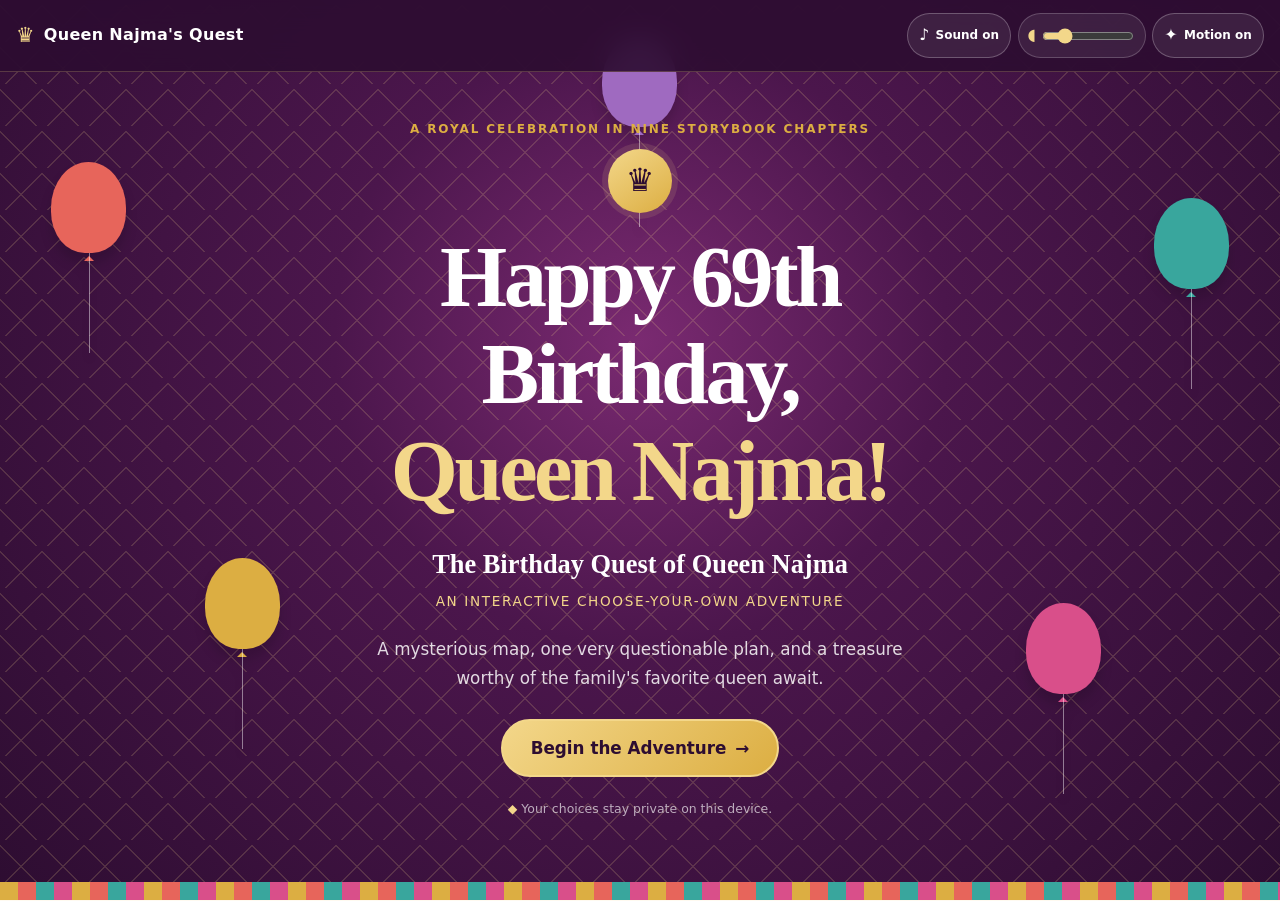
==== index.html @ a781a1a4 "Release Candidate 1 (RC1): Queen Najma's Birthday Adventure" ====
<!doctype html>
<html lang="en">
<head>
  <meta charset="utf-8">
  <meta name="viewport" content="width=device-width, initial-scale=1, viewport-fit=cover">
  <meta name="theme-color" content="#dcae42">
  <meta name="description" content="A playful choose-your-own-adventure birthday story for Queen Najma.">
  <meta name="application-name" content="Queen Najma's Birthday Adventure">
  <meta name="mobile-web-app-capable" content="yes">
  <meta name="apple-mobile-web-app-capable" content="yes">
  <meta name="apple-mobile-web-app-title" content="Birthday Adventure">
  <meta name="apple-mobile-web-app-status-bar-style" content="black-translucent">
  <meta name="msapplication-TileColor" content="#4b164c">
  <meta name="format-detection" content="telephone=no">
  <title>Queen Najma's Birthday Adventure</title>
  <link rel="manifest" href="./manifest.webmanifest">
  <link rel="icon" type="image/png" sizes="32x32" href="./assets/icons/favicon-32.png">
  <link rel="apple-touch-icon" sizes="180x180" href="./assets/icons/apple-touch-icon.png">
  <link rel="stylesheet" href="./styles.css">
</head>
<body>
  <a class="skip-link" href="#main-content">Skip to the story</a>

  <div class="app-shell" id="app">
    <header class="app-header" aria-label="Adventure controls">
      <a class="brand" href="#" aria-label="Queen Najma birthday quest home">
        <span class="brand-crown" aria-hidden="true">♛</span>
        <span>Queen Najma's Quest</span>
      </a>
      <div class="header-actions">
        <button class="icon-button" id="music-toggle" type="button" aria-pressed="false" aria-label="Turn optional sound on">
          <span aria-hidden="true">♪</span><span class="control-label">Sound off</span>
        </button>
        <label class="volume-control" for="volume-slider">
          <span class="sr-only">Audio volume</span>
          <span aria-hidden="true">◖</span>
          <input id="volume-slider" type="range" min="0" max="1" step="0.01" value="0.18" aria-label="Audio volume">
        </label>
        <button class="icon-button" id="motion-toggle" type="button" aria-pressed="false" aria-label="Reduce motion">
          <span aria-hidden="true">✦</span><span class="control-label">Motion on</span>
        </button>
      </div>
    </header>

    <main id="main-content" tabindex="-1">
      <section class="screen welcome-screen is-active" id="welcome-screen" aria-labelledby="welcome-title">
        <div class="confetti-layer" id="welcome-confetti" aria-hidden="true"></div>
        <div class="balloons" aria-hidden="true">
          <span class="balloon balloon-one"></span><span class="balloon balloon-two"></span>
          <span class="balloon balloon-three"></span><span class="balloon balloon-four"></span>
          <span class="balloon balloon-five"></span>
        </div>
        <div class="welcome-panel">
          <p class="eyebrow">A royal celebration in nine storybook chapters</p>
          <div class="crown-mark" aria-hidden="true">♛</div>
          <h1 id="welcome-title">Happy 69th Birthday,<br><span>Queen Najma!</span></h1>
          <p class="project-title">The Birthday Quest of Queen Najma</p>
          <p class="subtitle">An Interactive Choose-Your-Own Adventure</p>
          <p class="intro">A mysterious map, one very questionable plan, and a treasure worthy of the family's favorite queen await.</p>
          <div class="welcome-actions">
            <button class="button button-primary button-large" id="begin-button" type="button">Begin the Adventure <span aria-hidden="true">→</span></button>
          </div>
          <div class="resume-panel" id="resume-panel" hidden>
            <p>Your royal bookmark is still here.</p>
            <div class="button-row">
              <button class="button button-primary" id="continue-saved-button" type="button">Continue Adventure</button>
              <button class="button button-secondary" id="start-over-button" type="button">Start Over</button>
            </div>
          </div>
          <p class="privacy-note"><span aria-hidden="true">◆</span> Your choices stay private on this device.</p>
        </div>
        <div class="textile-border" aria-hidden="true"></div>
      </section>

      <section class="screen story-screen" id="story-screen" aria-labelledby="chapter-title" hidden>
        <div class="story-wrap">
          <div class="progress-card" aria-label="Chapter progress">
            <div class="progress-copy">
              <span id="chapter-counter">Chapter 1 of 9</span>
              <span id="progress-percent">11% complete</span>
            </div>
            <div class="progress-track" role="progressbar" aria-valuemin="0" aria-valuemax="100" aria-valuenow="11" aria-label="Adventure progress">
              <span id="progress-fill"></span>
            </div>
          </div>

          <section class="memory-shelf" aria-labelledby="memory-shelf-title">
            <div class="memory-shelf-heading">
              <span id="memory-shelf-title">Royal Memory Tokens</span>
              <span id="token-count">0 of 9 collected</span>
            </div>
            <div class="token-row" id="token-row" aria-live="polite"></div>
          </section>

          <article class="story-card" id="story-card">
            <div class="scene-effects" id="scene-effects" aria-hidden="true"></div>
            <div class="chapter-heading">
              <p class="eyebrow" id="chapter-label">Chapter One</p>
              <h2 id="chapter-title" tabindex="-1">The Birth of a Queen</h2>
              <p class="chapter-subtitle" id="chapter-subtitle"></p>
            </div>
            <figure class="photo-frame" id="photo-frame" hidden>
              <div class="photo-prelude" id="photo-prelude" aria-live="polite" hidden></div>
              <button class="photo-action" id="photo-action" type="button" disabled>
                <img id="chapter-photo" src="" alt="">
                <span class="what-wall-bubble" id="what-wall-bubble" aria-hidden="true" hidden>WHAT WALL?!</span>
              </button>
              <div class="photo-placeholder" id="photo-placeholder" role="img" aria-label="Photo placeholder">
                <span aria-hidden="true">✦</span><strong>A royal memory belongs here</strong><small>Add the chapter photo when it is ready.</small>
              </div>
              <figcaption id="photo-caption"></figcaption>
            </figure>
            <div class="story-copy" id="story-copy"></div>
            <div class="reaction-card" id="reaction-card" role="status" aria-live="polite" hidden></div>
            <button class="voice-button" id="voice-button" type="button" hidden>
              <span class="voice-icon" aria-hidden="true">▶</span>
              <span id="voice-button-label">Play a family message</span>
            </button>
          </article>

          <nav class="chapter-navigation" aria-label="Story navigation">
            <button class="button button-secondary" id="previous-button" type="button"><span aria-hidden="true">←</span> Previous</button>
            <button class="button button-primary" id="continue-button" type="button" disabled>Continue <span aria-hidden="true">→</span></button>
          </nav>
          <p class="completion-hint" id="completion-hint" aria-live="polite">Complete every royal blank to continue.</p>
          <button class="text-button restart-button" id="restart-button" type="button">Restart adventure</button>
        </div>
      </section>

      <section class="screen results-screen" id="results-screen" aria-labelledby="results-title" hidden>
        <div class="confetti-layer" id="results-confetti" aria-hidden="true"></div>
        <div class="results-wrap">
          <div class="treasure-glow" aria-hidden="true"></div>
          <div class="treasure" aria-hidden="true"><span class="treasure-light"></span><span class="treasure-lid"></span><span class="treasure-body">✦</span></div>
          <p class="eyebrow">The Kingdom has spoken</p>
          <h2 id="results-title" tabindex="-1">Queen Najma's Birthday Results</h2>
          <p class="results-lead" id="recommendation-text"></p>

          <div class="top-results">
            <article class="result-highlight"><span aria-hidden="true">♥</span><p>Top love language</p><h3 id="top-love-language"></h3></article>
            <article class="result-highlight"><span aria-hidden="true">♛</span><p>Top gift match</p><h3 id="top-gift-type"></h3></article>
          </div>

          <div class="rankings-grid">
            <section class="ranking-card" aria-labelledby="love-ranking-title">
              <h3 id="love-ranking-title">Her Love Language Mix</h3>
              <p class="score-note">Playful shares of points earned in this adventure</p>
              <ol class="score-list" id="love-results"></ol>
            </section>
            <section class="ranking-card" aria-labelledby="gift-ranking-title">
              <h3 id="gift-ranking-title">Her Gift Preference Mix</h3>
              <p class="score-note">A cheerful guide, rounded to whole percentages</p>
              <ol class="score-list" id="gift-results"></ol>
            </section>
          </div>

          <section class="answers-summary" aria-labelledby="answers-title">
            <h3 id="answers-title">The Choices That Shaped the Quest</h3>
            <ul id="answers-list"></ul>
          </section>

          <div class="keepsakes-grid">
            <section class="keepsake-card" aria-labelledby="tokens-title">
              <h3 id="tokens-title">Royal Memory Collection</h3>
              <p>One keepsake from every chapter of the quest.</p>
              <div class="result-token-row" id="result-token-row"></div>
            </section>
            <section class="keepsake-card" aria-labelledby="achievements-title">
              <h3 id="achievements-title">Family Achievements</h3>
              <p>Quiet little honors earned along the way.</p>
              <ul class="achievement-list" id="achievement-list"></ul>
            </section>
          </div>

          <p class="disclaimer">This playful birthday adventure is for fun and is not an official psychological assessment.</p>
          <div class="results-actions">
            <button class="button button-primary" id="replay-button" type="button">📖 Replay Adventure</button>
            <button class="button button-secondary" id="view-gallery-button" type="button">🖼 View Family Gallery</button>
            <button class="button button-secondary" id="install-button" type="button" hidden>🏠 Install App</button>
            <button class="button button-secondary" id="print-button" type="button">Print / Save Results</button>
          </div>

          <section class="gallery-card" id="gallery-section" aria-labelledby="gallery-title" tabindex="-1">
            <div class="gallery-header">
              <div>
                <p class="eyebrow">Unlocked after the quest</p>
                <h3 id="gallery-title">Queen Najma's Memory Gallery</h3>
              </div>
              <div class="gallery-controls" aria-label="Gallery controls">
                <button class="button button-secondary button-compact" id="gallery-grid-button" type="button" aria-pressed="false">Grid</button>
                <button class="button button-secondary button-compact" id="gallery-fullscreen-button" type="button">Fullscreen</button>
              </div>
            </div>
            <div class="gallery-stage" id="gallery-stage" tabindex="0" aria-label="Photo slideshow. Use left and right arrow keys to navigate.">
              <button class="gallery-arrow gallery-arrow-left" id="gallery-previous-button" type="button" aria-label="Previous photograph">‹</button>
              <figure>
                <img id="gallery-image" src="" alt="" loading="lazy" decoding="async">
                <div class="gallery-placeholder" id="gallery-placeholder" hidden><span aria-hidden="true">📷</span><strong>A family memory belongs here</strong></div>
                <figcaption><span id="gallery-caption"></span><small id="gallery-counter"></small></figcaption>
              </figure>
              <button class="gallery-arrow gallery-arrow-right" id="gallery-next-button" type="button" aria-label="Next photograph">›</button>
            </div>
            <div class="gallery-grid" id="gallery-grid" hidden></div>
          </section>
        </div>
      </section>
    </main>
  </div>

  <div class="montage-overlay" id="memory-montage" role="dialog" aria-modal="true" aria-labelledby="montage-title" hidden>
    <div class="montage-light" aria-hidden="true"></div>
    <div class="montage-content">
      <p class="eyebrow">Before the Kingdom speaks</p>
      <h2 id="montage-title">A Life Filled With Beautiful Memories</h2>
      <figure class="montage-frame" id="montage-frame">
        <img id="montage-image" src="" alt="">
        <div class="gallery-placeholder" id="montage-placeholder" hidden><span aria-hidden="true">✦</span><strong>A memory is on its way</strong></div>
        <figcaption id="montage-caption"></figcaption>
      </figure>
      <section class="final-voice-panel" id="final-voice-panel" aria-labelledby="final-voice-title" hidden>
        <div class="voice-orbit" aria-hidden="true">♥</div>
        <h3 id="final-voice-title">Voices From Her Family</h3>
        <p id="final-voice-status">Three birthday messages are waiting for Queen Najma.</p>
        <button class="button button-primary" id="final-voice-button" type="button">Play Family Messages</button>
      </section>
      <div class="montage-progress" aria-hidden="true"><span id="montage-progress-fill"></span></div>
      <button class="button button-secondary" id="skip-montage-button" type="button">Skip to Results</button>
    </div>
  </div>

  <div class="modal-backdrop" id="choice-modal" hidden>
    <section class="choice-dialog" role="dialog" aria-modal="true" aria-labelledby="choice-modal-title" aria-describedby="choice-modal-description">
      <div class="dialog-handle" aria-hidden="true"></div>
      <div class="dialog-header">
        <div><p class="eyebrow">Make a royal choice</p><h2 id="choice-modal-title">Choose an answer</h2></div>
        <button class="close-button" id="close-modal-button" type="button" aria-label="Close choices">×</button>
      </div>
      <p id="choice-modal-description">Pick the answer that best completes this part of the story. You can change it before continuing.</p>
      <div class="choice-list" id="choice-list" role="radiogroup" aria-label="Available answers"></div>
    </section>
  </div>

  <div class="modal-backdrop" id="restart-modal" hidden>
    <section class="confirm-dialog" role="alertdialog" aria-modal="true" aria-labelledby="restart-title" aria-describedby="restart-description">
      <div class="crown-mark small" aria-hidden="true">♛</div>
      <h2 id="restart-title">Restart the adventure?</h2>
      <p id="restart-description">This will clear every saved answer and score on this device.</p>
      <div class="button-row">
        <button class="button button-secondary" id="cancel-restart-button" type="button">Keep My Place</button>
        <button class="button button-danger" id="confirm-restart-button" type="button">Yes, Start Over</button>
      </div>
    </section>
  </div>

  <div class="toast" id="toast" role="status" aria-live="polite" aria-atomic="true"></div>
  <div class="sr-only" id="live-region" aria-live="polite" aria-atomic="true"></div>
  <audio id="background-audio" preload="none" loop src="assets/audio/birthday-background.mp3"></audio>
  <audio id="family-audio" preload="none"></audio>
  <audio id="final-voice-audio" preload="none"></audio>
  <script src="./script.js"></script>
</body>
</html>
---- styles.css ----
:root {
  --plum-950: #2d0d31;
  --plum-800: #4b164c;
  --plum-700: #64205f;
  --gold-500: #dcae42;
  --gold-300: #f3d78a;
  --coral-500: #e7655b;
  --teal-600: #187d77;
  --teal-400: #39a69d;
  --cream-50: #fffaf0;
  --cream-100: #f8efd9;
  --pink-500: #d94f8a;
  --ink: #2f2331;
  --muted: #6e5e6e;
  --white: #ffffff;
  --danger: #a83445;
  --space-1: .35rem;
  --space-2: .65rem;
  --space-3: 1rem;
  --space-4: 1.5rem;
  --space-5: 2.25rem;
  --space-6: 3.5rem;
  --radius-sm: .65rem;
  --radius-md: 1rem;
  --radius-lg: 1.6rem;
  --border: 1px solid rgba(75, 22, 76, .15);
  --shadow-sm: 0 8px 24px rgba(45, 13, 49, .10);
  --shadow-lg: 0 24px 60px rgba(45, 13, 49, .20);
  --font-display: Georgia, "Times New Roman", serif;
  --font-body: ui-rounded, "Avenir Next", Avenir, system-ui, -apple-system, BlinkMacSystemFont, "Segoe UI", sans-serif;
  --speed-fast: 150ms;
  --speed-normal: 350ms;
  --speed-slow: 700ms;
}

* { box-sizing: border-box; }
html { scroll-behavior: smooth; }
body { margin: 0; min-width: 320px; color: var(--ink); background: var(--cream-50); font-family: var(--font-body); line-height: 1.68; overflow-x: hidden; }
button, input { font: inherit; }
button { -webkit-tap-highlight-color: transparent; }
button:focus-visible, a:focus-visible { outline: 3px solid var(--teal-400); outline-offset: 3px; }
[hidden] { display: none !important; }
.sr-only { position: absolute; width: 1px; height: 1px; overflow: hidden; clip: rect(0, 0, 0, 0); white-space: nowrap; }
.skip-link { position: fixed; z-index: 1000; top: .5rem; left: .5rem; padding: .7rem 1rem; color: white; background: var(--plum-950); transform: translateY(-150%); border-radius: var(--radius-sm); }
.skip-link:focus { transform: translateY(0); }

.app-header { position: fixed; z-index: 50; top: 0; left: 0; width: 100%; min-height: 4.5rem; display: flex; align-items: center; justify-content: space-between; gap: var(--space-2); padding: max(.65rem, env(safe-area-inset-top)) max(1rem, env(safe-area-inset-right)) .65rem max(1rem, env(safe-area-inset-left)); color: var(--white); background: rgba(45, 13, 49, .90); border-bottom: 1px solid rgba(243, 215, 138, .22); backdrop-filter: blur(14px); }
.brand { display: flex; align-items: center; gap: .55rem; color: inherit; font-weight: 800; font-size: .85rem; text-decoration: none; letter-spacing: .02em; }
.brand-crown { color: var(--gold-300); font-size: 1.3rem; }
.header-actions { display: flex; gap: .4rem; }
.volume-control { min-height: 44px; display: inline-flex; align-items: center; gap: .25rem; padding: .3rem .55rem; color: var(--gold-300); background: rgba(255,255,255,.08); border: 1px solid rgba(255,255,255,.2); border-radius: 999px; }
.volume-control input { width: clamp(54px, 8vw, 92px); accent-color: var(--gold-300); cursor: pointer; }
.icon-button { min-width: 44px; min-height: 44px; display: inline-flex; align-items: center; justify-content: center; gap: .4rem; padding: .5rem .7rem; border: 1px solid rgba(255,255,255,.25); color: white; background: rgba(255,255,255,.08); border-radius: 999px; cursor: pointer; transition: background var(--speed-fast), transform var(--speed-fast); }
.icon-button:hover { background: rgba(255,255,255,.17); }
.icon-button:active { transform: scale(.96); }
.control-label { display: none; font-size: .75rem; font-weight: 700; }

.screen { min-height: 100vh; padding-top: 4.5rem; }
.welcome-screen { position: relative; display: grid; place-items: center; isolation: isolate; overflow: hidden; color: white; background: radial-gradient(circle at 50% 38%, #7a2a71 0, var(--plum-800) 36%, var(--plum-950) 100%); }
.welcome-screen::before { content: ""; position: absolute; z-index: -1; inset: 0; opacity: .18; background-image: linear-gradient(45deg, transparent 42%, var(--gold-300) 43% 44%, transparent 45%), linear-gradient(-45deg, transparent 42%, var(--gold-300) 43% 44%, transparent 45%); background-size: 42px 42px; }
.welcome-panel { position: relative; z-index: 3; width: min(92%, 760px); padding: var(--space-5) var(--space-3) var(--space-6); text-align: center; }
.eyebrow { margin: 0 0 .6rem; color: var(--gold-500); font-weight: 900; font-size: .75rem; letter-spacing: .16em; text-transform: uppercase; }
.crown-mark { width: 4rem; height: 4rem; display: grid; place-items: center; margin: .5rem auto 1rem; color: var(--plum-950); background: linear-gradient(145deg, var(--gold-300), var(--gold-500)); border-radius: 50%; box-shadow: 0 0 0 6px rgba(243,215,138,.12); font-size: 2rem; }
.crown-mark.small { width: 3rem; height: 3rem; font-size: 1.4rem; }
h1, h2, h3 { font-family: var(--font-display); line-height: 1.12; }
h1 { max-width: 760px; margin: 0 auto; font-size: clamp(2.4rem, 10vw, 5.4rem); letter-spacing: -.04em; text-wrap: balance; }
h1 span { color: var(--gold-300); }
.project-title { margin: 1.4rem 0 .25rem; font-family: var(--font-display); font-size: clamp(1.2rem, 4vw, 1.65rem); font-weight: 700; }
.subtitle { margin: 0; color: var(--gold-300); font-size: .85rem; letter-spacing: .12em; text-transform: uppercase; }
.intro { max-width: 580px; margin: 1.4rem auto; color: rgba(255,255,255,.84); font-size: 1.05rem; }
.welcome-actions { display: flex; justify-content: center; margin-top: 1.7rem; }
.privacy-note { margin-top: 1.4rem; color: rgba(255,255,255,.65); font-size: .78rem; }
.privacy-note span { color: var(--gold-300); }
.resume-panel { max-width: 480px; margin: 1.5rem auto 0; padding: 1rem; background: rgba(255,255,255,.09); border: 1px solid rgba(255,255,255,.2); border-radius: var(--radius-md); }
.resume-panel p { margin: 0 0 .8rem; }
.textile-border { position: absolute; z-index: 2; left: 0; right: 0; bottom: 0; height: 18px; background: repeating-linear-gradient(90deg, var(--gold-500) 0 18px, var(--coral-500) 18px 36px, var(--teal-400) 36px 54px, var(--pink-500) 54px 72px); }

.button { min-height: 48px; display: inline-flex; align-items: center; justify-content: center; gap: .55rem; padding: .75rem 1.2rem; border: 2px solid transparent; border-radius: 999px; font-weight: 850; cursor: pointer; transition: transform var(--speed-fast), box-shadow var(--speed-fast), background var(--speed-fast); }
.button:hover:not(:disabled) { transform: translateY(-2px); box-shadow: var(--shadow-sm); }
.button:active:not(:disabled) { transform: translateY(0) scale(.97); }
.button:disabled { opacity: .48; cursor: not-allowed; }
.button-primary { color: var(--plum-950); background: linear-gradient(135deg, var(--gold-300), var(--gold-500)); border-color: var(--gold-300); }
.button-secondary { color: var(--plum-800); background: var(--white); border-color: rgba(75,22,76,.28); }
.button-danger { color: white; background: var(--danger); }
.button-large { min-height: 58px; padding-inline: 1.7rem; font-size: 1.05rem; }
.button-row { display: flex; flex-wrap: wrap; justify-content: center; gap: .7rem; }
.text-button { min-height: 44px; padding: .5rem; color: var(--plum-700); border: 0; background: none; font-weight: 750; text-decoration: underline; text-underline-offset: .2em; cursor: pointer; }

.balloons { position: absolute; z-index: 1; inset: 0; pointer-events: none; }
.balloon { position: absolute; width: clamp(42px, 7vw, 75px); aspect-ratio: .82; border-radius: 50% 50% 45% 45%; filter: drop-shadow(0 10px 6px rgba(0,0,0,.14)); animation: balloon-float 5.5s ease-in-out infinite alternate; }
.balloon::before { content: ""; position: absolute; left: 50%; bottom: -8px; border: 5px solid transparent; border-bottom-color: currentColor; transform: translateX(-50%); }
.balloon::after { content: ""; position: absolute; left: 50%; top: 100%; width: 1px; height: 100px; background: rgba(255,255,255,.45); }
.balloon-one { left: 4%; top: 18%; color: var(--coral-500); background: var(--coral-500); }
.balloon-two { left: 16%; top: 62%; color: var(--gold-500); background: var(--gold-500); animation-delay: -2s; }
.balloon-three { right: 4%; top: 22%; color: var(--teal-400); background: var(--teal-400); animation-delay: -1s; }
.balloon-four { right: 14%; top: 67%; color: var(--pink-500); background: var(--pink-500); animation-delay: -3s; }
.balloon-five { left: 47%; top: 4%; color: #9f6ac0; background: #9f6ac0; animation-delay: -4s; }
@keyframes balloon-float { to { transform: translateY(-20px) rotate(3deg); } }

.story-screen { background-color: var(--cream-50); background-image: radial-gradient(circle at 18% 12%, rgba(220,174,66,.13), transparent 28%), radial-gradient(circle at 82% 32%, rgba(217,79,138,.08), transparent 25%), repeating-linear-gradient(0deg, rgba(75,22,76,.018) 0 1px, transparent 1px 5px), linear-gradient(180deg, #f4e9d0, var(--cream-50) 36%); }
.story-wrap, .results-wrap { width: min(92%, 980px); margin: 0 auto; padding: var(--space-4) 0 var(--space-6); }
.progress-card { margin-bottom: var(--space-3); padding: .9rem 1rem; background: rgba(255,255,255,.82); border: var(--border); border-radius: var(--radius-md); box-shadow: var(--shadow-sm); }
.progress-copy { display: flex; justify-content: space-between; gap: 1rem; margin-bottom: .5rem; color: var(--plum-700); font-size: .78rem; font-weight: 800; }
.progress-track { height: 8px; overflow: hidden; background: #e4d7c3; border-radius: 999px; }
.progress-track span { display: block; width: 11%; height: 100%; background: linear-gradient(90deg, var(--coral-500), var(--gold-500)); border-radius: inherit; transition: width var(--speed-slow) cubic-bezier(.2,.8,.2,1); }
.memory-shelf { margin: 0 0 var(--space-3); padding: .8rem 1rem; color: var(--plum-800); background: rgba(255,250,240,.88); border: 1px solid rgba(220,174,66,.42); border-radius: var(--radius-md); box-shadow: var(--shadow-sm); backdrop-filter: blur(10px); }
.memory-shelf-heading { display: flex; justify-content: space-between; gap: .75rem; margin-bottom: .55rem; font-size: .72rem; font-weight: 850; letter-spacing: .06em; text-transform: uppercase; }
.memory-shelf-heading span:last-child { color: var(--muted); }
.token-row { display: flex; flex-wrap: wrap; gap: .4rem; }
.memory-token { width: 2.1rem; height: 2.1rem; display: grid; place-items: center; border-radius: 50%; font-size: 1.05rem; transition: transform var(--speed-normal), filter var(--speed-normal), background var(--speed-normal); }
.memory-token.is-collected { color: var(--plum-800); background: linear-gradient(145deg, #fff7cf, var(--gold-300)); border: 1px solid var(--gold-500); box-shadow: 0 4px 12px rgba(220,174,66,.25); animation: token-arrive var(--speed-slow) ease both; }
.memory-token.is-locked { color: #ab9dab; background: #eee7dc; border: 1px dashed #bdb0ba; }
.memory-token.is-collected:hover { transform: translateY(-3px) rotate(5deg); }
@keyframes token-arrive { from { opacity: 0; transform: scale(.4) rotate(-20deg); } 70% { transform: scale(1.12) rotate(4deg); } }
.story-card { position: relative; overflow: hidden; padding: clamp(1.4rem, 5vw, 3.8rem); background-color: #fffdf7; background-image: radial-gradient(circle at 12% 8%, rgba(220,174,66,.07), transparent 24%), repeating-linear-gradient(0deg, rgba(96,67,42,.018) 0 1px, transparent 1px 4px); border: 1px solid rgba(220,174,66,.55); border-radius: var(--radius-lg); box-shadow: var(--shadow-lg); }
.story-card::before { content: ""; position: absolute; inset: .65rem; pointer-events: none; border: 1px solid rgba(220,174,66,.22); border-radius: calc(var(--radius-lg) - .45rem); }
.story-card.is-page-turning { animation: page-turn-illusion .7s cubic-bezier(.4,0,.2,1); transform-origin: left center; }
@keyframes page-turn-illusion { 0% { transform: perspective(1200px) rotateY(0); filter: brightness(1); } 48% { transform: perspective(1200px) rotateY(-7deg) translateX(-10px); filter: brightness(.9); } 100% { transform: perspective(1200px) rotateY(0); filter: brightness(1); } }
.story-card[data-theme="midnight"] { border-top: 8px solid var(--plum-800); }
.story-card[data-theme="mischief"] { border-top: 8px solid var(--coral-500); }
.story-card[data-theme="treasure"] { border-top: 8px solid var(--gold-500); }
.story-card[data-theme="textile"] { border-top: 8px solid var(--pink-500); }
.story-card[data-theme="volcano"] { border-top: 8px solid var(--coral-500); }
.story-card[data-theme="feast"] { border-top: 8px solid var(--teal-600); }
.story-card[data-theme="crochet"] { border-top: 8px solid #9f6ac0; }
.story-card[data-theme="shopping"] { border-top: 8px solid var(--pink-500); }
.story-card[data-theme="memory"] { border-top: 8px solid var(--teal-400); }
.story-card.is-leaving { animation: page-out var(--speed-normal) ease both; }
.story-card.is-entering { animation: page-in var(--speed-slow) ease both; }
@keyframes page-out { to { opacity: 0; transform: translateX(-22px); } }
@keyframes page-in { from { opacity: 0; transform: translateX(22px); } }
.chapter-heading { position: relative; z-index: 1; text-align: center; }
.chapter-heading h2 { margin: 0; color: var(--plum-800); font-size: clamp(2rem, 7vw, 3.5rem); letter-spacing: -.03em; }
.chapter-heading::after { content: "◆  ✦  ◆"; display: block; margin: 1.1rem auto 0; color: var(--gold-500); font-size: .7rem; letter-spacing: .55em; }
.chapter-subtitle { max-width: 620px; margin: .8rem auto 0; color: var(--muted); font-family: var(--font-display); font-size: 1.02rem; font-style: italic; line-height: 1.55; }
.story-copy { position: relative; z-index: 1; max-width: 760px; margin: var(--space-5) auto 0; font-family: var(--font-display); font-size: clamp(1.1rem, 2.8vw, 1.28rem); line-height: 1.95; letter-spacing: .002em; }
.story-copy p { margin: 0 0 1.55rem; }
.story-copy p:first-child::first-letter { float: left; margin: .12em .12em 0 0; color: var(--plum-700); font-size: 3.2em; font-weight: 700; line-height: .78; }
.interactive-blank { min-height: 44px; display: inline-flex; align-items: center; margin: .1rem .15rem; padding: .15rem .7rem; border: 0; border-bottom: 3px dashed var(--coral-500); color: var(--plum-800); background: #fff3cd; border-radius: .5rem .5rem .2rem .2rem; font-family: var(--font-body); font-size: .92em; font-weight: 850; cursor: pointer; vertical-align: baseline; transition: transform var(--speed-fast), background var(--speed-fast); }
.interactive-blank:hover { background: var(--gold-300); transform: translateY(-1px); }
.interactive-blank.is-answered { border-bottom-style: solid; color: white; background: var(--teal-600); }
.reaction-card { position: relative; z-index: 1; max-width: 760px; margin: var(--space-5) auto 0; padding: 1rem 1.2rem; color: #174a46; background: #e4f5f1; border-left: 5px solid var(--teal-600); border-radius: var(--radius-sm); font-weight: 700; }
.photo-frame { position: relative; z-index: 1; max-width: 760px; margin: 1.8rem auto; padding: .7rem; background: linear-gradient(145deg, white, #fff7e4); border: 1px solid rgba(220,174,66,.58); border-radius: var(--radius-md); box-shadow: 0 18px 38px rgba(45,13,49,.16), 0 0 0 5px rgba(255,255,255,.55); }
.photo-frame::before, .photo-frame::after { content: "✦"; position: absolute; z-index: 2; top: .85rem; color: var(--gold-500); text-shadow: 0 1px white; }
.photo-frame::before { left: .95rem; }
.photo-frame::after { right: .95rem; }
.photo-prelude { position: relative; z-index: 3; min-height: 8.5rem; display: grid; place-content: center; gap: .15rem; padding: .6rem 1rem 1rem; color: var(--plum-800); text-align: center; }
.photo-prelude p { margin: 0; opacity: 0; font-family: var(--font-display); font-size: clamp(1rem, 3vw, 1.3rem); font-style: italic; animation: what-wall-line .45s ease calc(var(--prelude-index) * .65s) forwards; }
.photo-prelude p:last-child { color: var(--coral-500); font-weight: 800; }
@keyframes what-wall-line { from { opacity: 0; transform: translateY(5px); } to { opacity: 1; transform: none; } }
.photo-action { position: relative; width: 100%; display: block; overflow: hidden; padding: 0; border: 0; border-radius: .7rem; background: var(--cream-100); }
.photo-action:disabled { color: inherit; }
.photo-action.is-interactive { cursor: pointer; }
.photo-action.is-interactive:focus-visible { outline: 4px solid var(--teal-400); outline-offset: 3px; }
.photo-frame img, .photo-placeholder { width: 100%; max-height: 480px; border-radius: .7rem; }
.photo-frame img { display: block; object-fit: contain; background: var(--cream-100); animation: photo-reveal 1.1s ease both, photo-breathe 14s 1.1s ease-in-out infinite alternate; }
@keyframes photo-reveal { from { opacity: 0; clip-path: inset(0 50% 0 50%); transform: scale(.96); } to { clip-path: inset(0); } }
@keyframes photo-breathe { to { transform: scale(1.015); } }
.photo-placeholder { min-height: 250px; display: flex; flex-direction: column; align-items: center; justify-content: center; gap: .3rem; color: var(--plum-700); background: linear-gradient(135deg, #f5dfb9, #efd5e5); text-align: center; }
.photo-placeholder span { font-size: 2.5rem; color: var(--gold-500); }
.photo-placeholder small { color: var(--muted); }
.photo-frame figcaption { padding: .6rem .4rem .15rem; color: var(--muted); text-align: center; font-size: .83rem; }
.photo-frame.is-what-wall { background: radial-gradient(circle at 50% 58%, #fffdf4 0 38%, #ead8b5 76%, #4b164c 140%); box-shadow: 0 22px 55px rgba(45,13,49,.22), 0 0 0 5px rgba(243,215,138,.34); }
.photo-frame.is-what-wall .photo-action::after { content: ""; position: absolute; inset: 0; pointer-events: none; background: radial-gradient(circle at 50% 42%, transparent 30%, rgba(45,13,49,.28) 100%); opacity: 0; animation: what-wall-spotlight 1.2s ease 3.3s forwards; }
.photo-frame.is-what-wall img { opacity: 0; animation: what-wall-reveal 1.2s ease 3.3s forwards, what-wall-zoom 13s ease 4.5s infinite alternate; }
.photo-frame.is-what-wall figcaption { opacity: 0; animation: what-wall-caption .6s ease 4.55s forwards; }
.photo-frame.is-what-wall.is-comic-active { box-shadow: 0 0 65px rgba(243,215,138,.72), 0 22px 55px rgba(45,13,49,.24); }
.what-wall-bubble { position: absolute; z-index: 5; top: 8%; right: 5%; max-width: 70%; padding: .65rem 1rem; color: var(--plum-950); background: white; border: 4px solid var(--plum-950); border-radius: 50%; box-shadow: 6px 7px 0 var(--gold-500); font-family: var(--font-display); font-size: clamp(1.2rem, 5vw, 2.4rem); font-weight: 900; transform: scale(.25) rotate(-10deg); opacity: 0; }
.what-wall-bubble::after { content: ""; position: absolute; right: 18%; bottom: -17px; border: 12px solid transparent; border-top-color: var(--plum-950); transform: rotate(-18deg); }
.what-wall-bubble.is-visible { animation: what-wall-pop .28s cubic-bezier(.2,1.55,.5,1) forwards; }
@keyframes what-wall-reveal { from { opacity: 0; filter: blur(5px) brightness(.55); transform: scale(.96); } to { opacity: 1; filter: none; transform: scale(1); } }
@keyframes what-wall-zoom { to { transform: scale(1.025); } }
@keyframes what-wall-spotlight { to { opacity: 1; } }
@keyframes what-wall-caption { to { opacity: 1; } }
@keyframes what-wall-pop { to { opacity: 1; transform: scale(1) rotate(-4deg); } }
.voice-button { position: relative; z-index: 1; min-height: 50px; display: flex; align-items: center; gap: .75rem; margin: var(--space-4) auto 0; padding: .65rem 1.1rem; color: var(--plum-800); background: linear-gradient(145deg, #fff, #f8eaf4); border: 1px solid rgba(100,32,95,.28); border-radius: 999px; box-shadow: var(--shadow-sm); font-weight: 800; cursor: pointer; }
.voice-button:hover { transform: translateY(-2px); border-color: var(--pink-500); }
.voice-button.is-playing { color: white; background: var(--plum-700); }
.voice-icon { width: 2rem; height: 2rem; display: grid; place-items: center; color: var(--plum-950); background: var(--gold-300); border-radius: 50%; font-size: .78rem; }
.scene-effects { position: absolute; z-index: 5; inset: 0; overflow: hidden; pointer-events: none; }
.scene-particle { position: absolute; left: var(--particle-x); bottom: -2.5rem; opacity: 0; font-family: var(--font-body); font-size: clamp(1rem, 3vw, 1.7rem); animation: particle-rise var(--particle-duration) ease-out var(--particle-delay) both; filter: drop-shadow(0 4px 5px rgba(45,13,49,.18)); }
@keyframes particle-rise { 0% { opacity: 0; transform: translate(0,0) scale(.5) rotate(0); } 18% { opacity: .95; } 100% { opacity: 0; transform: translate(var(--particle-drift), -620px) scale(1.15) rotate(280deg); } }
.cookie-particle { top: -3rem; bottom: auto; animation-name: cookie-fall; }
@keyframes cookie-fall { 0% { opacity: 0; transform: translate(0,0) rotate(0); } 15% { opacity: .9; } 100% { opacity: 0; transform: translate(var(--particle-drift), 620px) rotate(360deg); } }
.steam-particle { color: #fff8da; font-size: 1.45rem; text-shadow: 0 0 12px var(--gold-300); animation-name: steam-rise; }
@keyframes steam-rise { 0% { opacity: 0; transform: translateY(0) scale(.7); } 25% { opacity: .8; } 100% { opacity: 0; transform: translate(var(--particle-drift), -260px) scale(1.6); } }
.lava-particle { color: var(--coral-500); text-shadow: 0 0 10px #ff8f3f; animation-name: lava-pop; }
@keyframes lava-pop { 0% { opacity: 0; transform: translateY(0) scale(.5); } 35% { opacity: 1; transform: translate(var(--particle-drift), -240px) scale(1.2); } 100% { opacity: 0; transform: translate(var(--particle-drift), 100px) scale(.8); } }
.shopping-particle, .yarn-particle { animation-name: keepsake-bounce; }
@keyframes keepsake-bounce { 0% { opacity: 0; transform: translateY(0) scale(.4); } 25% { opacity: 1; transform: translate(var(--particle-drift), -170px) scale(1.1); } 55% { transform: translate(var(--particle-drift), -120px) scale(.95); } 100% { opacity: 0; transform: translate(var(--particle-drift), -260px) scale(1); } }
.lantern-particle { color: var(--gold-300); text-shadow: 0 0 16px var(--gold-500); }
.heart-particle { color: var(--pink-500); }
.firework-particle, .sparkle-particle, .gift-particle { color: var(--gold-300); text-shadow: 0 0 14px var(--gold-500); }
.volcano-glow .story-card { box-shadow: 0 0 80px rgba(231,101,91,.48), var(--shadow-lg); }
.chai-warmth .story-card { box-shadow: 0 0 60px rgba(243,215,138,.4), var(--shadow-lg); }
.chapter-navigation { display: flex; justify-content: space-between; gap: .8rem; margin-top: 1.2rem; }
.completion-hint { margin: .8rem 0 0; color: var(--muted); text-align: center; font-size: .82rem; }
.restart-button { display: block; margin: 1.1rem auto 0; }

.modal-backdrop { position: fixed; z-index: 100; inset: 0; display: flex; align-items: flex-end; justify-content: center; padding: 0; background: rgba(28,8,30,.66); backdrop-filter: blur(4px); animation: fade-in var(--speed-fast) ease both; }
.choice-dialog, .confirm-dialog { width: 100%; max-height: 88vh; overflow-y: auto; padding: 1.1rem max(1rem, env(safe-area-inset-right)) max(1.3rem, env(safe-area-inset-bottom)) max(1rem, env(safe-area-inset-left)); background: var(--cream-50); border-radius: 1.5rem 1.5rem 0 0; box-shadow: var(--shadow-lg); animation: sheet-up var(--speed-normal) ease both; }
@keyframes fade-in { from { opacity: 0; } }
@keyframes sheet-up { from { transform: translateY(30px); opacity: 0; } }
.dialog-handle { width: 48px; height: 5px; margin: 0 auto 1rem; background: #c3b5c3; border-radius: 99px; }
.dialog-header { display: flex; align-items: flex-start; justify-content: space-between; gap: 1rem; }
.dialog-header h2, .confirm-dialog h2 { margin: 0; color: var(--plum-800); font-size: 1.75rem; }
.close-button { width: 44px; height: 44px; flex: 0 0 auto; color: var(--plum-800); background: white; border: var(--border); border-radius: 50%; font-size: 1.7rem; cursor: pointer; }
.choice-list { display: grid; gap: .7rem; margin-top: 1.2rem; }
.choice-option { width: 100%; min-height: 58px; display: flex; align-items: center; gap: .8rem; padding: .8rem 1rem; color: var(--ink); background: white; border: 2px solid rgba(75,22,76,.14); border-radius: var(--radius-md); text-align: left; cursor: pointer; transition: border var(--speed-fast), transform var(--speed-fast), background var(--speed-fast); }
.choice-option:hover, .choice-option:focus-visible { border-color: var(--teal-600); transform: translateX(3px); }
.choice-option[aria-checked="true"] { color: var(--plum-950); background: #e5f6f2; border-color: var(--teal-600); }
.choice-marker { width: 1.55rem; height: 1.55rem; display: grid; flex: 0 0 auto; place-items: center; border: 2px solid var(--teal-600); border-radius: 50%; }
.choice-option[aria-checked="true"] .choice-marker::after { content: ""; width: .75rem; height: .75rem; background: var(--teal-600); border-radius: 50%; }
.confirm-dialog { align-self: center; width: min(92%, 480px); padding: 2rem; border-radius: var(--radius-lg); text-align: center; }
.confirm-dialog p { color: var(--muted); }

.results-screen { position: relative; overflow: hidden; background-color: var(--cream-50); background-image: radial-gradient(circle at 50% 10%, rgba(243,215,138,.16), transparent 28%), linear-gradient(180deg, var(--plum-950) 0 34rem, var(--cream-50) 34rem); transition: filter 1s, background 1s; }
.treasure-dim .results-screen { filter: brightness(.58); }
.results-wrap { position: relative; z-index: 2; text-align: center; }
.results-wrap > .eyebrow { color: var(--gold-300); }
.results-wrap > h2 { max-width: 720px; margin: 0 auto; color: white; font-size: clamp(2.2rem, 8vw, 4rem); }
.results-lead { max-width: 760px; margin: 1.5rem auto 2rem; padding: clamp(1.3rem, 4vw, 2.2rem); color: var(--ink); background: #fffdf7; border: 1px solid var(--gold-300); border-top: 6px solid var(--gold-500); border-radius: var(--radius-lg); box-shadow: var(--shadow-lg); font-family: var(--font-display); font-size: clamp(1rem, 2.5vw, 1.16rem); line-height: 1.78; text-align: left; white-space: pre-line; }
.treasure-glow { position: absolute; top: 2.2rem; left: 50%; width: 220px; height: 220px; border-radius: 50%; background: radial-gradient(circle, rgba(243,215,138,.7), rgba(220,174,66,0) 68%); transform: translateX(-50%) scale(.35); opacity: 0; pointer-events: none; }
.treasure { position: relative; width: 115px; height: 105px; margin: 1.5rem auto; filter: drop-shadow(0 14px 12px rgba(0,0,0,.25)); }
.treasure-light { position: absolute; z-index: -1; left: 50%; bottom: 38px; width: 170px; height: 160px; background: conic-gradient(from 10deg, transparent, rgba(243,215,138,.65), transparent 18%, rgba(243,215,138,.45), transparent 38%); transform: translateX(-50%) scale(.2); opacity: 0; }
.treasure-lid, .treasure-body { position: absolute; left: 0; width: 100%; border: 5px solid #7a451f; background: linear-gradient(90deg, #c77d25, var(--gold-300), #c77d25); }
.treasure-lid { top: 6px; height: 45px; border-radius: 50px 50px 8px 8px; transform-origin: bottom left; }
.treasure-body { bottom: 0; height: 62px; display: grid; place-items: center; color: var(--plum-800); border-radius: 8px; font-size: 2rem; }
@keyframes chest-open { to { transform: rotate(-17deg) translate(-2px,-13px); } }
@keyframes treasure-bounce { 50% { transform: translateY(-10px); } }
.results-screen.is-treasure-reveal .treasure { animation: treasure-bounce 1.2s ease both; }
.results-screen.is-treasure-reveal .treasure-lid { animation: chest-open 1.25s 1s cubic-bezier(.2,.8,.2,1) both; }
.results-screen.is-treasure-reveal .treasure-light { animation: treasure-light 2.2s .9s ease both; }
.results-screen.is-treasure-reveal .treasure-glow { animation: treasure-glow 2.5s .65s ease both; }
.results-screen.is-treasure-reveal .results-wrap > :not(.treasure):not(.treasure-glow) { animation: result-reveal 1s 1.65s ease both; }
@keyframes treasure-light { 35%, 80% { opacity: 1; transform: translateX(-50%) scale(1); } to { opacity: .35; transform: translateX(-50%) scale(1.2); } }
@keyframes treasure-glow { 40%, 85% { opacity: .8; transform: translateX(-50%) scale(1); } to { opacity: .2; transform: translateX(-50%) scale(1.25); } }
@keyframes result-reveal { from { opacity: 0; transform: translateY(18px); } }
.top-results { display: grid; gap: 1rem; margin: 0 auto 1rem; }
.result-highlight { position: relative; overflow: hidden; padding: 1.6rem; background: linear-gradient(145deg, white, #fff8e8); border: 1px solid var(--gold-300); border-radius: var(--radius-lg); box-shadow: var(--shadow-lg); }
.result-highlight::after { content: ""; position: absolute; right: -22px; bottom: -25px; width: 80px; height: 80px; border: 12px double rgba(220,174,66,.12); transform: rotate(25deg); }
.result-highlight > span { width: 2.6rem; height: 2.6rem; display: grid; place-items: center; margin: 0 auto .5rem; color: white; background: var(--plum-700); border-radius: 50%; }
.result-highlight p { margin: 0; color: var(--muted); font-size: .78rem; font-weight: 850; letter-spacing: .1em; text-transform: uppercase; }
.result-highlight h3 { margin: .35rem 0 0; color: var(--plum-800); font-size: 1.55rem; }
.rankings-grid { display: grid; gap: 1rem; margin: 1rem 0; text-align: left; }
.ranking-card, .answers-summary { padding: clamp(1.2rem, 4vw, 2rem); background: white; border: var(--border); border-radius: var(--radius-lg); box-shadow: var(--shadow-sm); }
.ranking-card h3, .answers-summary h3 { margin: 0; color: var(--plum-800); font-size: 1.45rem; }
.ranking-card h3::after, .answers-summary h3::after { content: ""; display: block; width: 3.5rem; height: 3px; margin-top: .6rem; background: linear-gradient(90deg, var(--coral-500), var(--gold-500)); border-radius: 99px; }
.score-note { margin: .3rem 0 1.2rem; color: var(--muted); font-size: .78rem; }
.score-list { margin: 0; padding: 0; list-style: none; }
.score-item { display: grid; grid-template-columns: minmax(0,1fr) auto; gap: .35rem .8rem; margin: 0 0 1rem; }
.score-label { font-weight: 800; }
.score-percent { color: var(--plum-700); font-weight: 900; }
.score-track { grid-column: 1 / -1; height: 10px; overflow: hidden; background: var(--cream-100); border-radius: 99px; }
.score-fill { display: block; height: 100%; width: 0; background: linear-gradient(90deg, var(--teal-600), var(--gold-500)); border-radius: inherit; animation: bar-grow 1s ease forwards; }
@keyframes bar-grow { from { width: 0 !important; } }
.answers-summary { text-align: left; }
.answers-summary ul { display: grid; gap: .7rem; margin: 1rem 0 0; padding: 0; list-style: none; }
.answers-summary li { padding: .8rem 1rem; background: var(--cream-50); border-left: 4px solid var(--coral-500); border-radius: .4rem; }
.answers-summary strong { color: var(--plum-800); }
.keepsakes-grid { display: grid; gap: 1rem; margin: 1rem 0; text-align: left; }
.keepsake-card, .gallery-card { padding: clamp(1.2rem, 4vw, 2rem); background: #fffdf7; border: 1px solid rgba(220,174,66,.48); border-radius: var(--radius-lg); box-shadow: var(--shadow-sm); }
.keepsake-card h3, .gallery-card h3 { margin: 0; color: var(--plum-800); font-size: 1.45rem; }
.keepsake-card > p { margin: .35rem 0 1rem; color: var(--muted); font-size: .82rem; }
.result-token-row { display: grid; grid-template-columns: repeat(auto-fit, minmax(78px, 1fr)); gap: .65rem; }
.result-token { min-height: 78px; display: flex; flex-direction: column; align-items: center; justify-content: center; gap: .25rem; padding: .55rem; background: linear-gradient(145deg, #fff, #fff3cc); border: 1px solid var(--gold-300); border-radius: var(--radius-md); text-align: center; }
.result-token > span { font-size: 1.65rem; }
.result-token small { color: var(--plum-800); font-weight: 800; }
.achievement-list { display: grid; grid-template-columns: repeat(auto-fit, minmax(135px, 1fr)); gap: .6rem; margin: 0; padding: 0; list-style: none; }
.achievement-list li { display: flex; align-items: center; gap: .55rem; padding: .75rem; background: linear-gradient(135deg, #f4e8f3, #fff8e5); border-radius: var(--radius-sm); }
.achievement-list li > span { font-size: 1.35rem; }
.gallery-card { margin: 1rem 0; text-align: left; }
.gallery-header { display: flex; align-items: flex-start; justify-content: space-between; gap: 1rem; margin-bottom: 1.2rem; }
.gallery-controls { display: flex; flex-wrap: wrap; justify-content: flex-end; gap: .5rem; }
.button-compact { min-height: 42px; padding: .45rem .8rem; font-size: .78rem; }
.gallery-stage { position: relative; min-height: 300px; display: grid; grid-template-columns: 46px minmax(0,1fr) 46px; align-items: center; gap: .4rem; overflow: hidden; color: white; background: var(--plum-950); border-radius: var(--radius-md); }
.gallery-stage:focus-visible { outline: 3px solid var(--teal-400); outline-offset: 3px; }
.gallery-stage figure { min-width: 0; margin: 0; padding: .75rem 0; }
.gallery-stage img { width: 100%; height: clamp(270px, 55vw, 590px); display: block; object-fit: contain; border-radius: .65rem; animation: gallery-reveal .8s ease both; }
@keyframes gallery-reveal { from { opacity: 0; transform: scale(1.025); filter: blur(3px); } }
.gallery-stage figcaption { display: flex; justify-content: space-between; gap: 1rem; padding: .7rem .25rem 0; color: rgba(255,255,255,.85); font-size: .82rem; }
.gallery-stage figcaption small { flex: 0 0 auto; color: var(--gold-300); }
.gallery-arrow { width: 44px; height: 54px; display: grid; place-items: center; color: white; background: rgba(255,255,255,.1); border: 1px solid rgba(255,255,255,.2); border-radius: 999px; font-size: 2rem; cursor: pointer; }
.gallery-arrow:hover { background: rgba(255,255,255,.2); }
.gallery-grid { display: grid; grid-template-columns: repeat(2, minmax(0,1fr)); gap: .7rem; }
.gallery-thumb { overflow: hidden; padding: 0; color: var(--ink); background: white; border: 1px solid rgba(75,22,76,.16); border-radius: var(--radius-md); cursor: pointer; text-align: left; }
.gallery-thumb:hover { transform: translateY(-2px); box-shadow: var(--shadow-sm); }
.gallery-thumb img { width: 100%; aspect-ratio: 4 / 3; display: block; object-fit: cover; }
.gallery-thumb.is-missing::before { content: "📷"; min-height: 120px; display: grid; place-items: center; color: var(--gold-500); background: linear-gradient(145deg, #f4e8f3, #fff4d5); font-size: 2rem; }
.gallery-thumb span { display: block; padding: .6rem; font-size: .75rem; line-height: 1.35; }
.gallery-placeholder { min-height: 260px; display: flex; flex-direction: column; align-items: center; justify-content: center; gap: .5rem; color: var(--gold-300); background: linear-gradient(145deg, var(--plum-800), var(--plum-950)); border-radius: .65rem; text-align: center; }
.gallery-placeholder span { font-size: 2rem; }
.gallery-card:fullscreen { overflow-y: auto; padding: 2rem; background: var(--plum-950); }
.gallery-card:fullscreen .gallery-header h3 { color: white; }
.gallery-card:fullscreen .gallery-stage img { height: calc(100vh - 190px); }
.montage-overlay { position: fixed; z-index: 180; inset: 0; display: grid; place-items: center; overflow: hidden; padding: max(1rem, env(safe-area-inset-top)) max(1rem, env(safe-area-inset-right)) max(1rem, env(safe-area-inset-bottom)) max(1rem, env(safe-area-inset-left)); color: white; background: radial-gradient(circle at 50% 42%, #64205f, #1d091f 72%); }
.montage-light { position: absolute; width: min(90vw, 760px); height: min(90vw, 760px); background: radial-gradient(circle, rgba(243,215,138,.24), transparent 68%); animation: montage-pulse 3s ease-in-out infinite alternate; }
@keyframes montage-pulse { to { transform: scale(1.12); opacity: .65; } }
.montage-content { position: relative; z-index: 1; width: min(94vw, 900px); text-align: center; }
.montage-content h2 { margin: 0 auto 1rem; color: white; font-size: clamp(1.8rem, 5vw, 3rem); }
.montage-frame { margin: 0 auto 1rem; padding: .55rem; background: rgba(255,255,255,.1); border: 1px solid rgba(243,215,138,.45); border-radius: var(--radius-lg); box-shadow: 0 28px 80px rgba(0,0,0,.45); }
.montage-frame img { width: 100%; height: min(58vh, 560px); display: block; object-fit: contain; border-radius: var(--radius-md); }
.montage-frame img.is-revealing { animation: montage-photo 2.2s ease both; }
@keyframes montage-photo { from { opacity: 0; transform: scale(1.05); filter: blur(4px); } to { opacity: 1; transform: scale(1); filter: blur(0); } }
.montage-frame figcaption { padding: .65rem .4rem .1rem; color: var(--gold-300); font-family: var(--font-display); }
.montage-progress { height: 4px; margin: 0 auto 1rem; overflow: hidden; background: rgba(255,255,255,.16); border-radius: 99px; }
.montage-progress span { display: block; width: 0; height: 100%; background: var(--gold-300); transition: width 1s ease; }
.final-voice-panel { width: min(92vw, 620px); margin: 1rem auto; padding: clamp(1.4rem, 5vw, 2.4rem); color: var(--ink); background: linear-gradient(145deg, #fffaf0, #f4dfb4); border: 1px solid rgba(243,215,138,.65); border-radius: var(--radius-lg); box-shadow: 0 24px 70px rgba(0,0,0,.35); }
.final-voice-panel h3 { margin: .4rem 0; color: var(--plum-800); font-size: clamp(1.5rem, 5vw, 2.2rem); }
.final-voice-panel p { margin: .4rem auto 1.2rem; color: var(--muted); }
.voice-orbit { width: 4.25rem; height: 4.25rem; display: grid; place-items: center; margin: 0 auto; color: white; background: radial-gradient(circle at 35% 30%, var(--pink-500), var(--plum-800)); border: 4px solid var(--gold-300); border-radius: 50%; box-shadow: 0 0 0 8px rgba(243,215,138,.18); font-size: 1.7rem; animation: montage-pulse 2s ease-in-out infinite alternate; }
.disclaimer { max-width: 680px; margin: 1.5rem auto; color: var(--muted); font-size: .8rem; }
.results-actions { display: flex; flex-wrap: wrap; justify-content: center; gap: .8rem; }

.confetti-layer { position: absolute; z-index: 1; inset: 0; overflow: hidden; pointer-events: none; }
.confetti-piece { position: absolute; top: -20px; width: 9px; height: 16px; background: var(--confetti-color); opacity: .9; animation: confetti-fall var(--fall-duration) linear var(--fall-delay) forwards; }
@keyframes confetti-fall { to { transform: translate3d(var(--drift), 110vh, 0) rotate(720deg); } }
.toast { position: fixed; z-index: 200; left: 50%; bottom: max(1rem, env(safe-area-inset-bottom)); max-width: min(90%, 480px); padding: .75rem 1rem; color: white; background: var(--plum-950); border: 1px solid var(--gold-500); border-radius: 999px; box-shadow: var(--shadow-lg); font-weight: 750; text-align: center; transform: translate(-50%, 140%); opacity: 0; transition: transform var(--speed-normal), opacity var(--speed-normal); }
.toast.is-visible { transform: translate(-50%, 0); opacity: 1; }
.screen-shake { animation: screen-shake .45s linear; }
@keyframes screen-shake { 20% { transform: translateX(-8px); } 40% { transform: translateX(7px); } 60% { transform: translateX(-5px); } 80% { transform: translateX(3px); } }

@media (min-width: 600px) {
  .control-label { display: inline; }
  .brand { font-size: 1rem; }
  .top-results, .rankings-grid, .keepsakes-grid { grid-template-columns: 1fr 1fr; }
  .photo-placeholder { min-height: 330px; }
  .gallery-grid { grid-template-columns: repeat(3, minmax(0,1fr)); }
}
@media (min-width: 760px) {
  .modal-backdrop { align-items: center; padding: 1.5rem; }
  .choice-dialog { width: min(94%, 620px); padding: 1.8rem; border-radius: var(--radius-lg); }
  .dialog-handle { display: none; }
  .choice-list { grid-template-columns: 1fr 1fr; }
}
@media (max-width: 480px) {
  .chapter-navigation .button { flex: 1; padding-inline: .7rem; }
  .welcome-panel { padding-bottom: 4rem; }
  .volume-control { display: none; }
  .gallery-header { flex-direction: column; }
  .gallery-controls { justify-content: flex-start; }
  .gallery-stage { grid-template-columns: 40px minmax(0,1fr) 40px; }
  .gallery-arrow { width: 38px; }
  .memory-shelf-heading { align-items: flex-start; flex-direction: column; gap: .2rem; }
  .results-actions .button { width: 100%; }
}
@media (prefers-reduced-motion: reduce) {
  *, *::before, *::after { scroll-behavior: auto !important; animation-duration: .01ms !important; animation-iteration-count: 1 !important; transition-duration: .01ms !important; }
}
body.reduce-motion *, body.reduce-motion *::before, body.reduce-motion *::after { scroll-behavior: auto !important; animation-duration: .01ms !important; animation-iteration-count: 1 !important; transition-duration: .01ms !important; }
body.reduce-motion .confetti-layer, body.reduce-motion .balloons, body.reduce-motion .scene-effects, body.reduce-motion .montage-light { display: none; }

@media print {
  .app-header, .results-actions, .restart-button, .confetti-layer, .gallery-card { display: none !important; }
  .screen { min-height: 0; padding: 0; }
  .results-screen { background: white; }
  .results-wrap > h2, .results-lead { color: var(--ink); }
  .ranking-card, .answers-summary, .result-highlight { break-inside: avoid; box-shadow: none; }
  .treasure { display: none; }
}
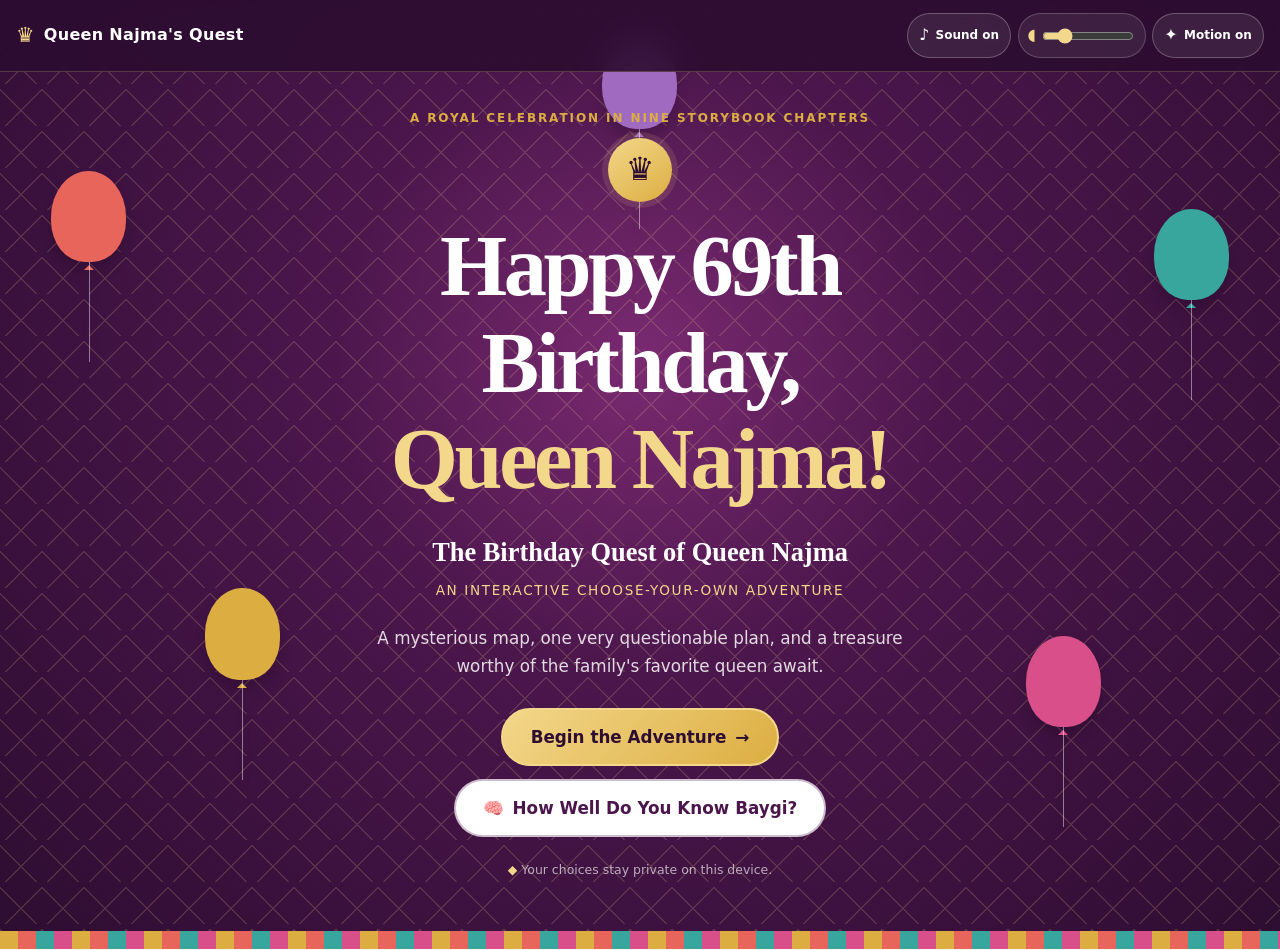
==== commit 28f11ac8: "Add How Well Do You Know Baygi quiz" ====
--- a/index.html
+++ b/index.html
@@ -60,6 +60,9 @@
           <div class="welcome-actions">
             <button class="button button-primary button-large" id="begin-button" type="button">Begin the Adventure <span aria-hidden="true">→</span></button>
           </div>
+          <div class="quiz-home-action">
+            <a class="button button-secondary button-large" href="./quiz.html"><span aria-hidden="true">🧠</span> How Well Do You Know Baygi?</a>
+          </div>
           <div class="resume-panel" id="resume-panel" hidden>
             <p>Your royal bookmark is still here.</p>
             <div class="button-row">
--- a/styles.css
+++ b/styles.css
@@ -69,6 +69,8 @@
 .subtitle { margin: 0; color: var(--gold-300); font-size: .85rem; letter-spacing: .12em; text-transform: uppercase; }
 .intro { max-width: 580px; margin: 1.4rem auto; color: rgba(255,255,255,.84); font-size: 1.05rem; }
 .welcome-actions { display: flex; justify-content: center; margin-top: 1.7rem; }
+.quiz-home-action { display: flex; justify-content: center; margin-top: .85rem; }
+.quiz-home-action .button { text-decoration: none; }
 .privacy-note { margin-top: 1.4rem; color: rgba(255,255,255,.65); font-size: .78rem; }
 .privacy-note span { color: var(--gold-300); }
 .resume-panel { max-width: 480px; margin: 1.5rem auto 0; padding: 1rem; background: rgba(255,255,255,.09); border: 1px solid rgba(255,255,255,.2); border-radius: var(--radius-md); }
